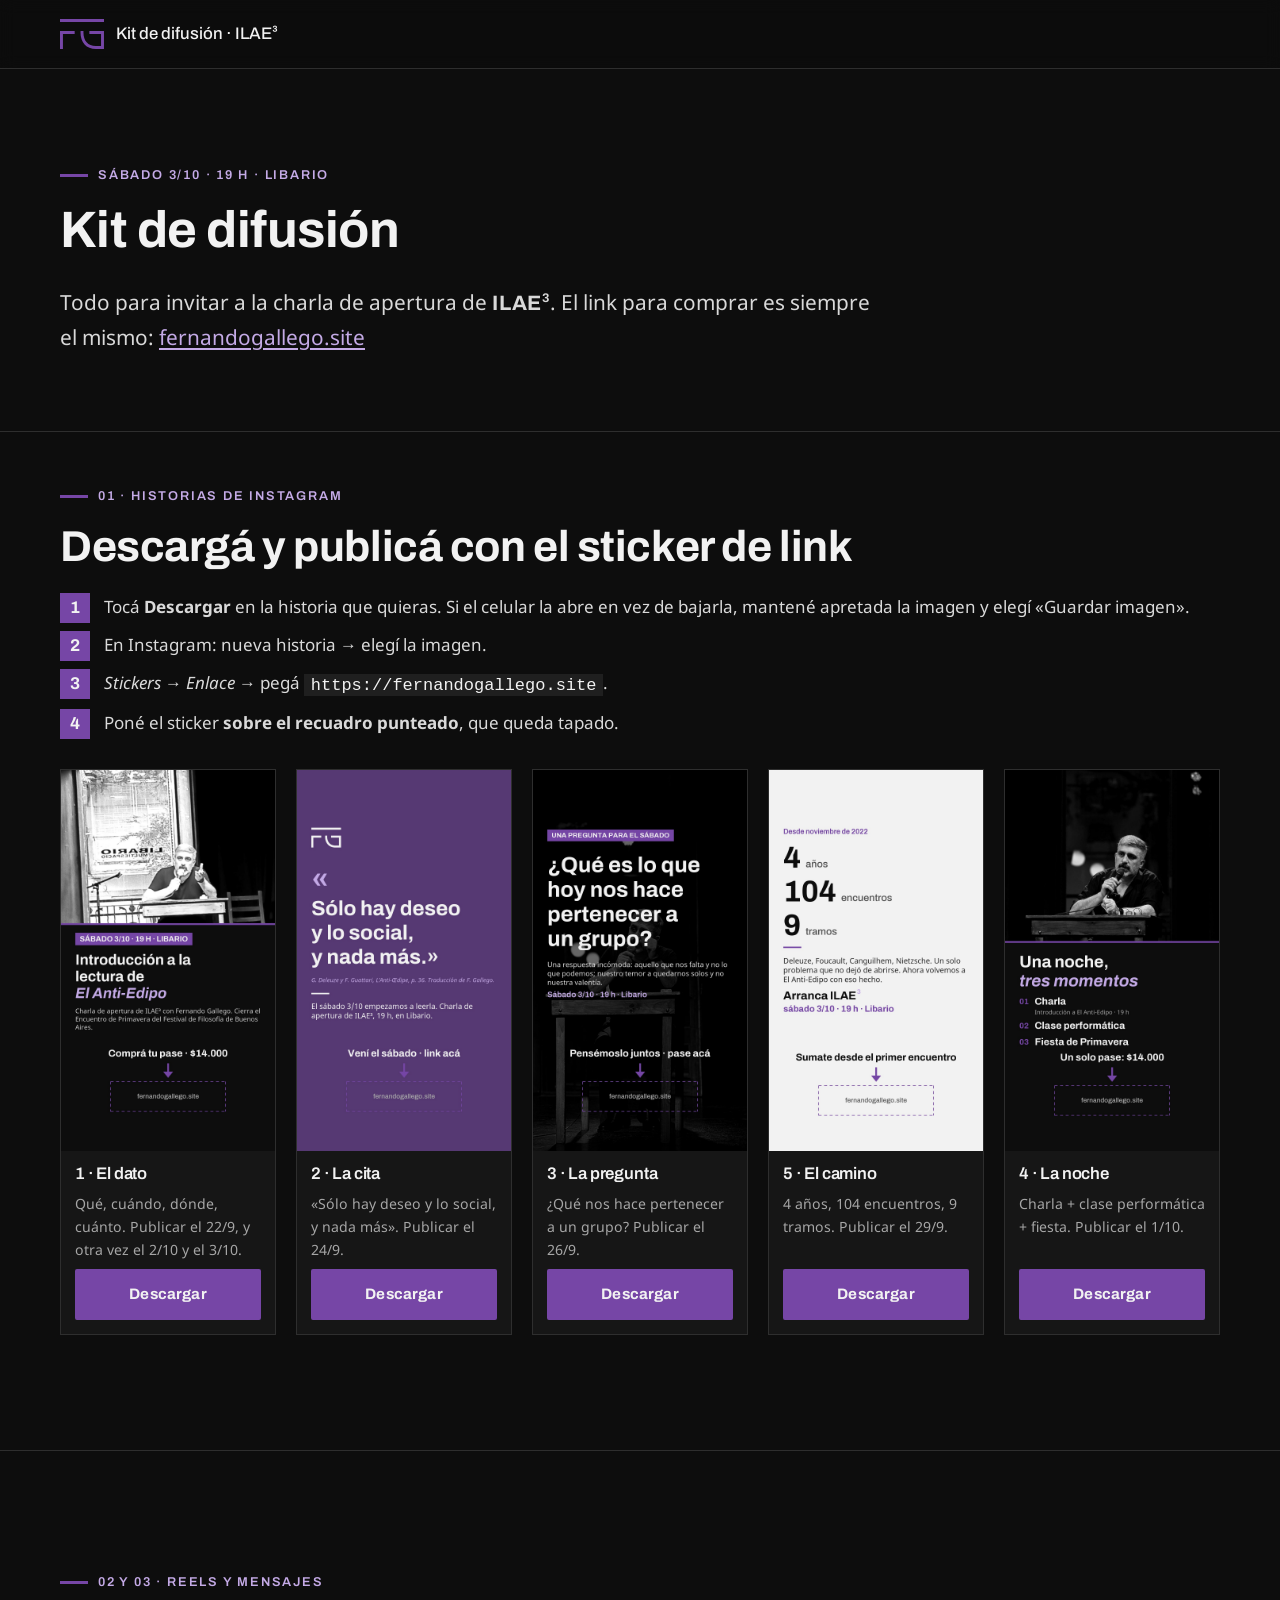
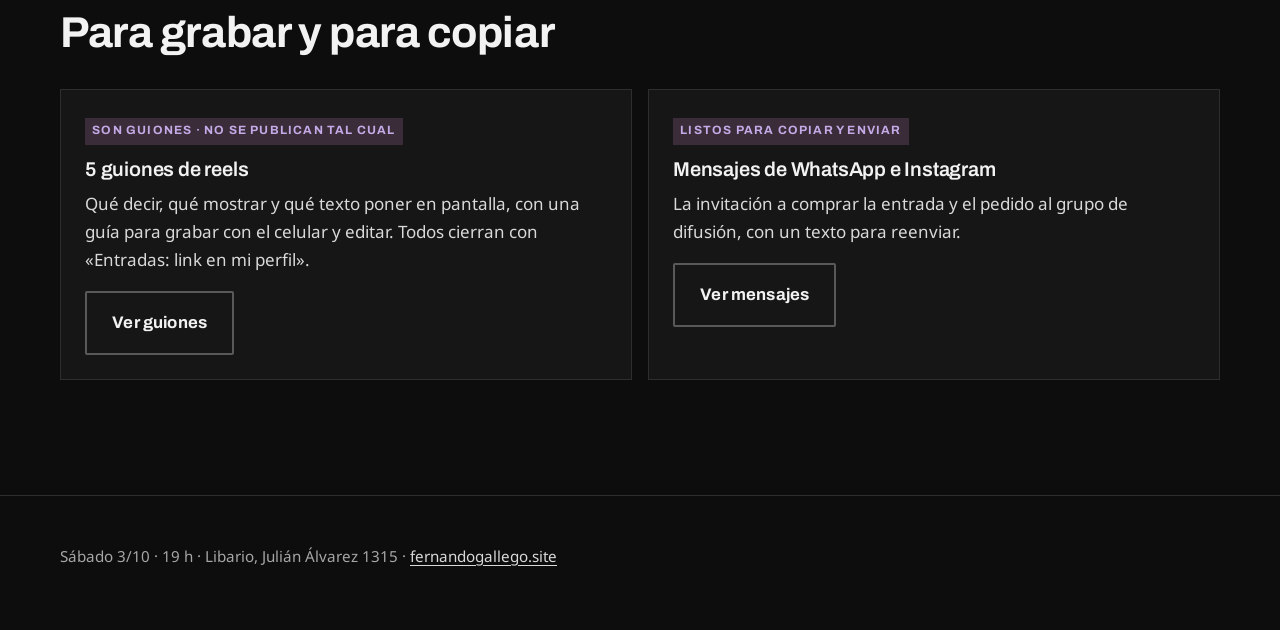
==== kit/index.html @ 33f52f51 "Kit de difusión: historias descargables, guiones de reels y mensajes Co-Authored-By: Claude Opus 5 <" ====
<!doctype html>
<html lang="es-AR">
<head>
  <meta charset="utf-8">
  <meta name="viewport" content="width=device-width, initial-scale=1">
  <title>Kit de difusión · ILAE³ · Sábado 3/10</title>
  <meta name="robots" content="noindex, nofollow">
  <meta name="theme-color" content="#0d0d0d">
  <link rel="icon" href="../assets/brand/iso-violetaclaro.svg" type="image/svg+xml">
  <link rel="preconnect" href="https://fonts.googleapis.com">
  <link rel="preconnect" href="https://fonts.gstatic.com" crossorigin>
  <link href="https://fonts.googleapis.com/css2?family=Archivo:ital,wght@0,500;0,600;0,700;1,700&family=Noto+Sans:wght@400;600&display=swap" rel="stylesheet">
  <link rel="stylesheet" href="../assets/css/style.css">
  <style>
    .kit-grid { display: grid; grid-template-columns: repeat(auto-fill, minmax(200px, 1fr)); gap: 20px; margin-top: 2rem; }
    .kit-item { background: var(--negro-2); border: 1px solid var(--borde); display: flex; flex-direction: column; }
    .kit-item img { aspect-ratio: 9 / 16; object-fit: cover; width: 100%; }
    .kit-item div { padding: 14px; display: flex; flex-direction: column; gap: 8px; flex: 1; }
    .kit-item h3 { font-size: 1.05rem; margin: 0; }
    .kit-item p { font-size: .88rem; margin: 0; color: var(--texto-suave); }
    .kit-item .boton { margin-top: auto; padding: .7em 1em; font-size: .95rem; }
    .pasos { counter-reset: paso; list-style: none; padding: 0; display: grid; gap: 10px; margin: 1.2rem 0 0; }
    .pasos li { counter-increment: paso; padding-left: 44px; position: relative; }
    .pasos li::before { content: counter(paso); position: absolute; left: 0; top: 0; width: 30px; height: 30px; background: var(--violeta); color: var(--blanco); font-family: var(--titulos); font-weight: 700; display: grid; place-items: center; }
    .tarjetas { display: grid; grid-template-columns: repeat(auto-fit, minmax(260px, 1fr)); gap: 16px; margin-top: 2rem; }
    .tarjeta { border: 1px solid var(--borde); padding: 24px; background: var(--negro-2); }
    .tarjeta .aviso { display: inline-block; background: #3a2c39; color: var(--lila); font-family: var(--titulos); font-weight: 700; font-size: .75rem; letter-spacing: .1em; padding: .3em .6em; margin-bottom: .8rem; }
    code { background: var(--negro-3); padding: .1em .4em; color: var(--blanco); }
  </style>
</head>
<body>
  <header class="cabecera">
    <div class="contenedor">
      <a class="marca" href="../"><img src="../assets/brand/iso-violetaclaro.svg" alt="" width="44" height="29"><span>Kit de difusión · ILAE³</span></a>
    </div>
  </header>

  <main>
    <section class="pagina-titulo">
      <div class="contenedor">
        <span class="antetitulo">Sábado 3/10 · 19 h · Libario</span>
        <h1 style="font-size:clamp(2rem,5vw,3.2rem)">Kit de difusión</h1>
        <p class="lead">Todo para invitar a la charla de apertura de <span class="sigla">ILAE<sup>3</sup></span>. El link para comprar es siempre el mismo: <a href="../">fernandogallego.site</a></p>
      </div>
    </section>

    <section class="seccion" id="historias" style="padding-top:48px">
      <div class="contenedor">
        <span class="antetitulo">01 · Historias de Instagram</span>
        <h2>Descargá y publicá con el sticker de link</h2>
        <ol class="pasos">
          <li>Tocá <strong>Descargar</strong> en la historia que quieras. Si el celular la abre en vez de bajarla, mantené apretada la imagen y elegí «Guardar imagen».</li>
          <li>En Instagram: nueva historia → elegí la imagen.</li>
          <li><em>Stickers</em> → <em>Enlace</em> → pegá <code>https://fernandogallego.site</code>.</li>
          <li>Poné el sticker <strong>sobre el recuadro punteado</strong>, que queda tapado.</li>
        </ol>
        <div class="kit-grid">
          <article class="kit-item">
            <img src="historias/historia-1-el-dato.jpg" alt="Historia 1: el dato" loading="lazy" width="1080" height="1920">
            <div><h3>1 · El dato</h3><p>Qué, cuándo, dónde, cuánto. Publicar el 22/9, y otra vez el 2/10 y el 3/10.</p>
            <a class="boton" href="historias/historia-1-el-dato.jpg" download>Descargar</a></div>
          </article>
          <article class="kit-item">
            <img src="historias/historia-2-la-cita.jpg" alt="Historia 2: la cita" loading="lazy" width="1080" height="1920">
            <div><h3>2 · La cita</h3><p>«Sólo hay deseo y lo social, y nada más». Publicar el 24/9.</p>
            <a class="boton" href="historias/historia-2-la-cita.jpg" download>Descargar</a></div>
          </article>
          <article class="kit-item">
            <img src="historias/historia-3-la-pregunta.jpg" alt="Historia 3: la pregunta" loading="lazy" width="1080" height="1920">
            <div><h3>3 · La pregunta</h3><p>¿Qué nos hace pertenecer a un grupo? Publicar el 26/9.</p>
            <a class="boton" href="historias/historia-3-la-pregunta.jpg" download>Descargar</a></div>
          </article>
          <article class="kit-item">
            <img src="historias/historia-5-el-camino.jpg" alt="Historia 5: el camino" loading="lazy" width="1080" height="1920">
            <div><h3>5 · El camino</h3><p>4 años, 104 encuentros, 9 tramos. Publicar el 29/9.</p>
            <a class="boton" href="historias/historia-5-el-camino.jpg" download>Descargar</a></div>
          </article>
          <article class="kit-item">
            <img src="historias/historia-4-la-noche.jpg" alt="Historia 4: la noche" loading="lazy" width="1080" height="1920">
            <div><h3>4 · La noche</h3><p>Charla + clase performática + fiesta. Publicar el 1/10.</p>
            <a class="boton" href="historias/historia-4-la-noche.jpg" download>Descargar</a></div>
          </article>
        </div>
      </div>
    </section>

    <section class="seccion">
      <div class="contenedor">
        <span class="antetitulo">02 y 03 · Reels y mensajes</span>
        <h2>Para grabar y para copiar</h2>
        <div class="tarjetas">
          <div class="tarjeta">
            <span class="aviso">SON GUIONES · NO SE PUBLICAN TAL CUAL</span>
            <h3>5 guiones de reels</h3>
            <p>Qué decir, qué mostrar y qué texto poner en pantalla, con una guía para grabar con el celular y editar. Todos cierran con «Entradas: link en mi perfil».</p>
            <a class="boton boton--secundario" href="https://github.com/emilianocobe/fernandogallego-site/blob/main/kit/guiones-reels.md">Ver guiones</a>
          </div>
          <div class="tarjeta">
            <span class="aviso">LISTOS PARA COPIAR Y ENVIAR</span>
            <h3>Mensajes de WhatsApp e Instagram</h3>
            <p>La invitación a comprar la entrada y el pedido al grupo de difusión, con un texto para reenviar.</p>
            <a class="boton boton--secundario" href="https://github.com/emilianocobe/fernandogallego-site/blob/main/kit/mensajes.md">Ver mensajes</a>
          </div>
        </div>
      </div>
    </section>
  </main>

  <footer class="pie" style="padding-bottom:48px">
    <div class="contenedor"><p>Sábado 3/10 · 19 h · Libario, Julián Álvarez 1315 · <a href="../">fernandogallego.site</a></p></div>
  </footer>
</body>
</html>
---- assets/css/style.css ----
/* Fernando Gallego — sitio
   Identidad: Brandbook 2022 (violetas #7646A6 / #663F8C / #563973, gris #595959,
   negro #0D0D0D, blanco #F2F2F2; Archivo para títulos, Noto Sans para texto). */

:root {
  --violeta: #7646a6;
  --violeta-medio: #663f8c;
  --violeta-oscuro: #563973;
  --lila: #c4aae6;
  --gris: #595959;
  --negro: #0d0d0d;
  --negro-2: #161616;
  --negro-3: #1f1f1f;
  --blanco: #f2f2f2;
  --texto: #d9d9d9;
  --texto-suave: #a6a6a6;
  --borde: #2e2e2e;
  --radio: 2px;
  --ancho: 1160px;
  --titulos: "Archivo", "Helvetica Neue", Arial, sans-serif;
  --cuerpo: "Noto Sans", "Helvetica Neue", Arial, sans-serif;
}

*, *::before, *::after { box-sizing: border-box; }
html { scroll-behavior: smooth; scroll-padding-top: 80px; }
body {
  margin: 0;
  background: var(--negro);
  color: var(--texto);
  font-family: var(--cuerpo);
  font-size: 1.0625rem;
  line-height: 1.65;
  -webkit-font-smoothing: antialiased;
}
img { max-width: 100%; height: auto; display: block; }
a { color: var(--lila); text-underline-offset: 3px; }
a:hover { color: var(--blanco); }
h1, h2, h3 { font-family: var(--titulos); color: var(--blanco); line-height: 1.12; margin: 0 0 .5em; letter-spacing: -.01em; }
h1 { font-size: clamp(2.3rem, 5.6vw, 4.4rem); font-weight: 700; }
h2 { font-size: clamp(1.8rem, 3.6vw, 2.7rem); font-weight: 700; }
h3 { font-size: 1.25rem; font-weight: 600; }
p { margin: 0 0 1em; }
em.obra, cite { font-style: italic; }
:focus-visible { outline: 2px solid var(--lila); outline-offset: 3px; }

.contenedor { width: min(100% - 32px, var(--ancho)); margin-inline: auto; }
.seccion { padding: clamp(64px, 9vw, 120px) 0; border-top: 1px solid var(--borde); }
.seccion--clara { background: var(--blanco); color: #333; }
.seccion--clara h2, .seccion--clara h3 { color: var(--negro); }
.seccion--clara a { color: var(--violeta); }
.seccion--violeta { background: var(--violeta-oscuro); border-top: 0; }
.antetitulo {
  display: inline-block;
  font-family: var(--titulos);
  font-size: .8rem;
  font-weight: 600;
  letter-spacing: .14em;
  text-transform: uppercase;
  color: var(--lila);
  margin-bottom: 1rem;
}
.antetitulo::before { content: ""; display: inline-block; width: 28px; height: 3px; background: var(--violeta); vertical-align: middle; margin-right: 10px; }
.seccion--clara .antetitulo { color: var(--violeta); }
.lead { font-size: clamp(1.1rem, 1.8vw, 1.3rem); color: var(--texto); max-width: 40em; }

/* Botones */
.boton {
  display: inline-flex; align-items: center; justify-content: center; gap: .6em;
  font-family: var(--titulos); font-weight: 700; font-size: 1.05rem; letter-spacing: .01em;
  text-decoration: none; color: var(--blanco); background: var(--violeta);
  padding: .95em 1.5em; border-radius: var(--radio); border: 2px solid var(--violeta);
  transition: background .15s, border-color .15s, transform .15s;
}
.boton:hover { background: var(--violeta-medio); border-color: var(--violeta-medio); color: var(--blanco); transform: translateY(-1px); }
.boton--secundario { background: transparent; border-color: var(--gris); }
.boton--secundario:hover { background: var(--negro-3); border-color: var(--texto-suave); }
.boton small { font-weight: 500; opacity: .85; }
.acciones { display: flex; flex-wrap: wrap; gap: 12px; margin-top: 1.75rem; }

/* Cabecera */
.cabecera {
  position: sticky; top: 0; z-index: 50;
  background: rgba(13, 13, 13, .92); backdrop-filter: blur(8px);
  border-bottom: 1px solid var(--borde);
}
.cabecera .contenedor { display: flex; align-items: center; justify-content: space-between; height: 68px; gap: 16px; }
.marca { display: flex; align-items: center; gap: 12px; text-decoration: none; color: var(--blanco); font-family: var(--titulos); font-weight: 500; font-size: 1.05rem; }
.marca img { width: 44px; height: auto; }
.nav { display: flex; align-items: center; gap: 26px; }
.nav a { color: var(--texto); text-decoration: none; font-size: .95rem; }
.nav a:hover { color: var(--blanco); }
.nav .boton { padding: .6em 1.1em; font-size: .95rem; }
.nav-toggle { display: none; background: none; border: 1px solid var(--gris); color: var(--blanco); padding: 8px 12px; border-radius: var(--radio); font: inherit; cursor: pointer; }

@media (max-width: 860px) {
  .nav-toggle { display: inline-block; }
  .nav { position: absolute; top: 68px; left: 0; right: 0; flex-direction: column; align-items: stretch; gap: 0; background: var(--negro); border-bottom: 1px solid var(--borde); display: none; padding: 8px 16px 20px; }
  .nav.abierta { display: flex; }
  .nav a { padding: 14px 0; border-bottom: 1px solid var(--borde); }
  .nav .boton { margin-top: 14px; border-bottom: 0; }
}

/* Hero */
.hero { position: relative; overflow: hidden; padding: clamp(40px, 7vw, 96px) 0 clamp(56px, 8vw, 110px); }
.hero .contenedor { display: grid; grid-template-columns: 1.15fr .85fr; gap: clamp(32px, 5vw, 72px); align-items: center; }
.hero h1 em { color: var(--lila); white-space: nowrap; }
.hero__foto { position: relative; }
.hero__foto::before { content: ""; position: absolute; inset: 28px -18px -18px 28px; background: var(--violeta); z-index: 0; }
.hero__foto picture, .hero__foto img { position: relative; z-index: 1; }
.hero__foto img { aspect-ratio: 4 / 5; object-fit: cover; width: 100%; }
.etiqueta-fecha {
  display: inline-block; background: var(--violeta); color: var(--blanco);
  font-family: var(--titulos); font-weight: 700; letter-spacing: .06em; text-transform: uppercase;
  padding: .45em .8em; font-size: .9rem; margin-bottom: 1.4rem;
}
.datos { list-style: none; padding: 0; margin: 1.5rem 0 0; display: grid; gap: 6px; }
.datos li { display: flex; gap: 10px; }
.datos strong { color: var(--blanco); font-weight: 600; min-width: 5.5em; }
.cuenta { display: flex; gap: 10px; margin-top: 1.75rem; flex-wrap: wrap; }
.cuenta div { background: var(--negro-3); border: 1px solid var(--borde); padding: 10px 14px; min-width: 76px; text-align: center; }
.cuenta b { display: block; font-family: var(--titulos); font-size: 1.7rem; color: var(--blanco); line-height: 1.1; font-variant-numeric: tabular-nums; }
.cuenta span { font-size: .75rem; letter-spacing: .1em; text-transform: uppercase; color: var(--texto-suave); }
.nota { font-size: .9rem; color: var(--texto-suave); margin-top: .9rem; }

@media (max-width: 860px) {
  .hero .contenedor { grid-template-columns: 1fr; }
  .hero__foto { max-width: 420px; }
  .hero .lead { font-size: 1.05rem; }
  .hero__foto::before { inset: 16px -10px -10px 16px; }
}

/* Pases */
.pases { display: grid; grid-template-columns: repeat(auto-fit, minmax(240px, 1fr)); gap: 16px; margin-top: 2.5rem; }
.pase { background: var(--negro-2); border: 1px solid var(--borde); padding: 26px; display: flex; flex-direction: column; }
.pase h3 { margin-bottom: .3em; }
.pase .precio { font-family: var(--titulos); font-size: 2rem; font-weight: 700; color: var(--blanco); margin: .2em 0 .6em; }
.pase ul { padding-left: 1.1em; margin: 0 0 1.2em; color: var(--texto); }
.pase .boton { margin-top: auto; }
.pase--destacado { border: 2px solid var(--violeta); background: linear-gradient(180deg, rgba(118,70,166,.18), var(--negro-2) 60%); }
.pase--destacado .sello { align-self: flex-start; background: var(--violeta); color: var(--blanco); font-family: var(--titulos); font-weight: 700; font-size: .75rem; letter-spacing: .12em; text-transform: uppercase; padding: .35em .7em; margin-bottom: 1rem; }

/* Programa del sábado */
.programa { display: grid; grid-template-columns: repeat(3, 1fr); gap: 0; margin-top: 2.5rem; border: 1px solid var(--borde); }
.programa > div { padding: 28px; border-right: 1px solid var(--borde); }
.programa > div:last-child { border-right: 0; }
.programa .num { font-family: var(--titulos); color: var(--violeta); font-weight: 700; font-size: .9rem; letter-spacing: .12em; }
@media (max-width: 760px) {
  .programa { grid-template-columns: 1fr; }
  .programa > div { border-right: 0; border-bottom: 1px solid var(--borde); }
  .programa > div:last-child { border-bottom: 0; }
}

/* Dos columnas de texto */
.dos-col { display: grid; grid-template-columns: .9fr 1.1fr; gap: clamp(32px, 6vw, 88px); align-items: start; }
@media (max-width: 860px) { .dos-col { grid-template-columns: 1fr; } }
.prosa p { max-width: 38em; }

/* Cita */
.cita { margin: 0; padding: 0; }
.cita blockquote { margin: 0; font-family: var(--titulos); font-size: clamp(1.7rem, 3.8vw, 3rem); font-weight: 600; line-height: 1.2; color: var(--blanco); }
.cita blockquote::before { content: "«"; color: var(--lila); }
.cita blockquote::after { content: "»"; color: var(--lila); }
.cita figcaption { margin-top: 1.4rem; color: var(--lila); font-size: .95rem; }
.cita .original { display: block; color: rgba(242,242,242,.6); font-style: italic; margin-top: .4rem; }

/* Conceptos del ciclo */
.conceptos { display: flex; flex-wrap: wrap; gap: 8px; margin: 1.5rem 0 0; padding: 0; list-style: none; }
.conceptos li { border: 1px solid var(--gris); padding: .4em .9em; font-family: var(--titulos); font-size: .95rem; color: var(--blanco); }
.conceptos li.fin { border-color: var(--violeta); background: rgba(118,70,166,.2); }

/* Tabla de trayectoria */
.tabla { width: 100%; border-collapse: collapse; margin-top: 2rem; font-size: .98rem; }
.tabla th, .tabla td { text-align: left; padding: 14px 12px; border-bottom: 1px solid #d0d0d0; vertical-align: top; }
.tabla th { font-family: var(--titulos); font-size: .78rem; letter-spacing: .12em; text-transform: uppercase; color: var(--gris); font-weight: 600; }
.tabla td:last-child, .tabla th:last-child { text-align: right; white-space: nowrap; }
.tabla td:nth-child(2) { white-space: nowrap; color: var(--gris); }
.tabla tfoot td { font-weight: 700; color: var(--negro); border-bottom: 0; }
@media (max-width: 640px) {
  .tabla thead { display: none; }
  .tabla tr { display: grid; grid-template-columns: 1fr auto; padding: 12px 0; border-bottom: 1px solid #d0d0d0; }
  .tabla td { border: 0; padding: 2px 0; }
  .tabla td:first-child { grid-column: 1 / -1; }
  .tabla td:nth-child(2) { font-size: .9rem; }
}
.cifras { display: grid; grid-template-columns: repeat(3, 1fr); gap: 16px; margin-top: 2rem; }
.cifras div { border-top: 3px solid var(--violeta); padding-top: 12px; }
.cifras b { display: block; font-family: var(--titulos); font-size: clamp(2rem, 4vw, 3rem); color: var(--negro); line-height: 1; }
.cifras span { font-size: .92rem; color: var(--gris); }

/* Perfil */
.perfil { display: grid; grid-template-columns: .75fr 1.25fr; gap: clamp(32px, 6vw, 80px); align-items: start; }
.perfil img { width: 100%; aspect-ratio: 4 / 5; object-fit: cover; object-position: center 20%; }
@media (max-width: 860px) { .perfil { grid-template-columns: 1fr; } .perfil img { max-width: 380px; } }
.credenciales { list-style: none; padding: 0; margin: 1.5rem 0; display: grid; gap: 10px; }
.credenciales li { padding-left: 22px; position: relative; }
.credenciales li::before { content: ""; position: absolute; left: 0; top: .72em; width: 12px; height: 3px; background: var(--violeta); }

/* Preguntas */
.preguntas { margin-top: 2rem; border-top: 1px solid var(--borde); }
.preguntas details { border-bottom: 1px solid var(--borde); }
.preguntas summary { cursor: pointer; list-style: none; padding: 20px 40px 20px 0; position: relative; font-family: var(--titulos); font-weight: 600; font-size: 1.1rem; color: var(--blanco); }
.preguntas summary::-webkit-details-marker { display: none; }
.preguntas summary::after { content: "+"; position: absolute; right: 4px; top: 14px; font-size: 1.6rem; color: var(--lila); font-weight: 400; }
.preguntas details[open] summary::after { content: "−"; }
.preguntas details > div { padding: 0 0 20px; max-width: 46em; }

/* Lugar */
.lugar { display: grid; grid-template-columns: 1fr 1fr; gap: clamp(24px, 5vw, 64px); align-items: center; }
.lugar iframe { width: 100%; aspect-ratio: 4 / 3; border: 0; filter: grayscale(1) invert(.9) contrast(.9); }
@media (max-width: 860px) { .lugar { grid-template-columns: 1fr; } }

/* Galería */
.galeria { display: grid; grid-template-columns: repeat(4, 1fr); gap: 8px; margin-top: 2rem; }
.galeria img { aspect-ratio: 3 / 4; object-fit: cover; width: 100%; }
@media (max-width: 700px) { .galeria { grid-template-columns: repeat(2, 1fr); } }

/* Cierre CTA */
.cierre { text-align: center; }
.cierre h2 { max-width: 18em; margin-inline: auto; }
.cierre .acciones { justify-content: center; }

/* Pie */
.pie { border-top: 1px solid var(--borde); padding: 48px 0 110px; font-size: .95rem; color: var(--texto-suave); }
.pie .contenedor { display: flex; flex-wrap: wrap; gap: 24px 48px; justify-content: space-between; align-items: flex-start; }
.pie ul { list-style: none; padding: 0; margin: 0; display: flex; flex-wrap: wrap; gap: 8px 20px; }
.pie a { color: var(--texto); }
.pie img { width: 160px; margin-bottom: 12px; }

/* Barra fija de compra (móvil) */
.barra-compra {
  position: fixed; left: 0; right: 0; bottom: 0; z-index: 60;
  display: none; align-items: center; justify-content: space-between; gap: 12px;
  padding: 10px 16px calc(10px + env(safe-area-inset-bottom));
  background: rgba(13, 13, 13, .96); border-top: 1px solid var(--violeta);
}
.barra-compra p { margin: 0; font-size: .85rem; line-height: 1.3; }
.barra-compra b { color: var(--blanco); font-family: var(--titulos); }
.barra-compra .boton { padding: .7em 1.1em; font-size: .95rem; white-space: nowrap; }
@media (max-width: 860px) { .barra-compra.visible { display: flex; } }

/* Página interna */
.pagina-titulo { padding: clamp(48px, 7vw, 96px) 0 clamp(32px, 5vw, 56px); }
.oculto { position: absolute; width: 1px; height: 1px; overflow: hidden; clip: rect(0 0 0 0); white-space: nowrap; }

@media (prefers-reduced-motion: reduce) {
  html { scroll-behavior: auto; }
  .boton { transition: none; }
}

/* Selector de cantidad del pase */
.cantidad { display: flex; align-items: center; justify-content: space-between; gap: 12px; margin: 0 0 14px; font-family: var(--titulos); font-weight: 600; color: var(--blanco); }
.cantidad select { background: var(--negro); color: var(--blanco); border: 1px solid var(--gris); padding: 8px 12px; font: inherit; border-radius: var(--radio); }
.pases { max-width: 460px; }

/* Sigla del ciclo: ILAE³ */
.sigla { font-family: var(--titulos); font-weight: 700; letter-spacing: .04em; }
.sigla sup { font-size: .6em; line-height: 0; vertical-align: super; }
.hero .sigla { display: inline-block; color: var(--blanco); border: 1px solid var(--violeta); padding: .2em .6em; margin-bottom: 1rem; font-size: 1.05rem; }
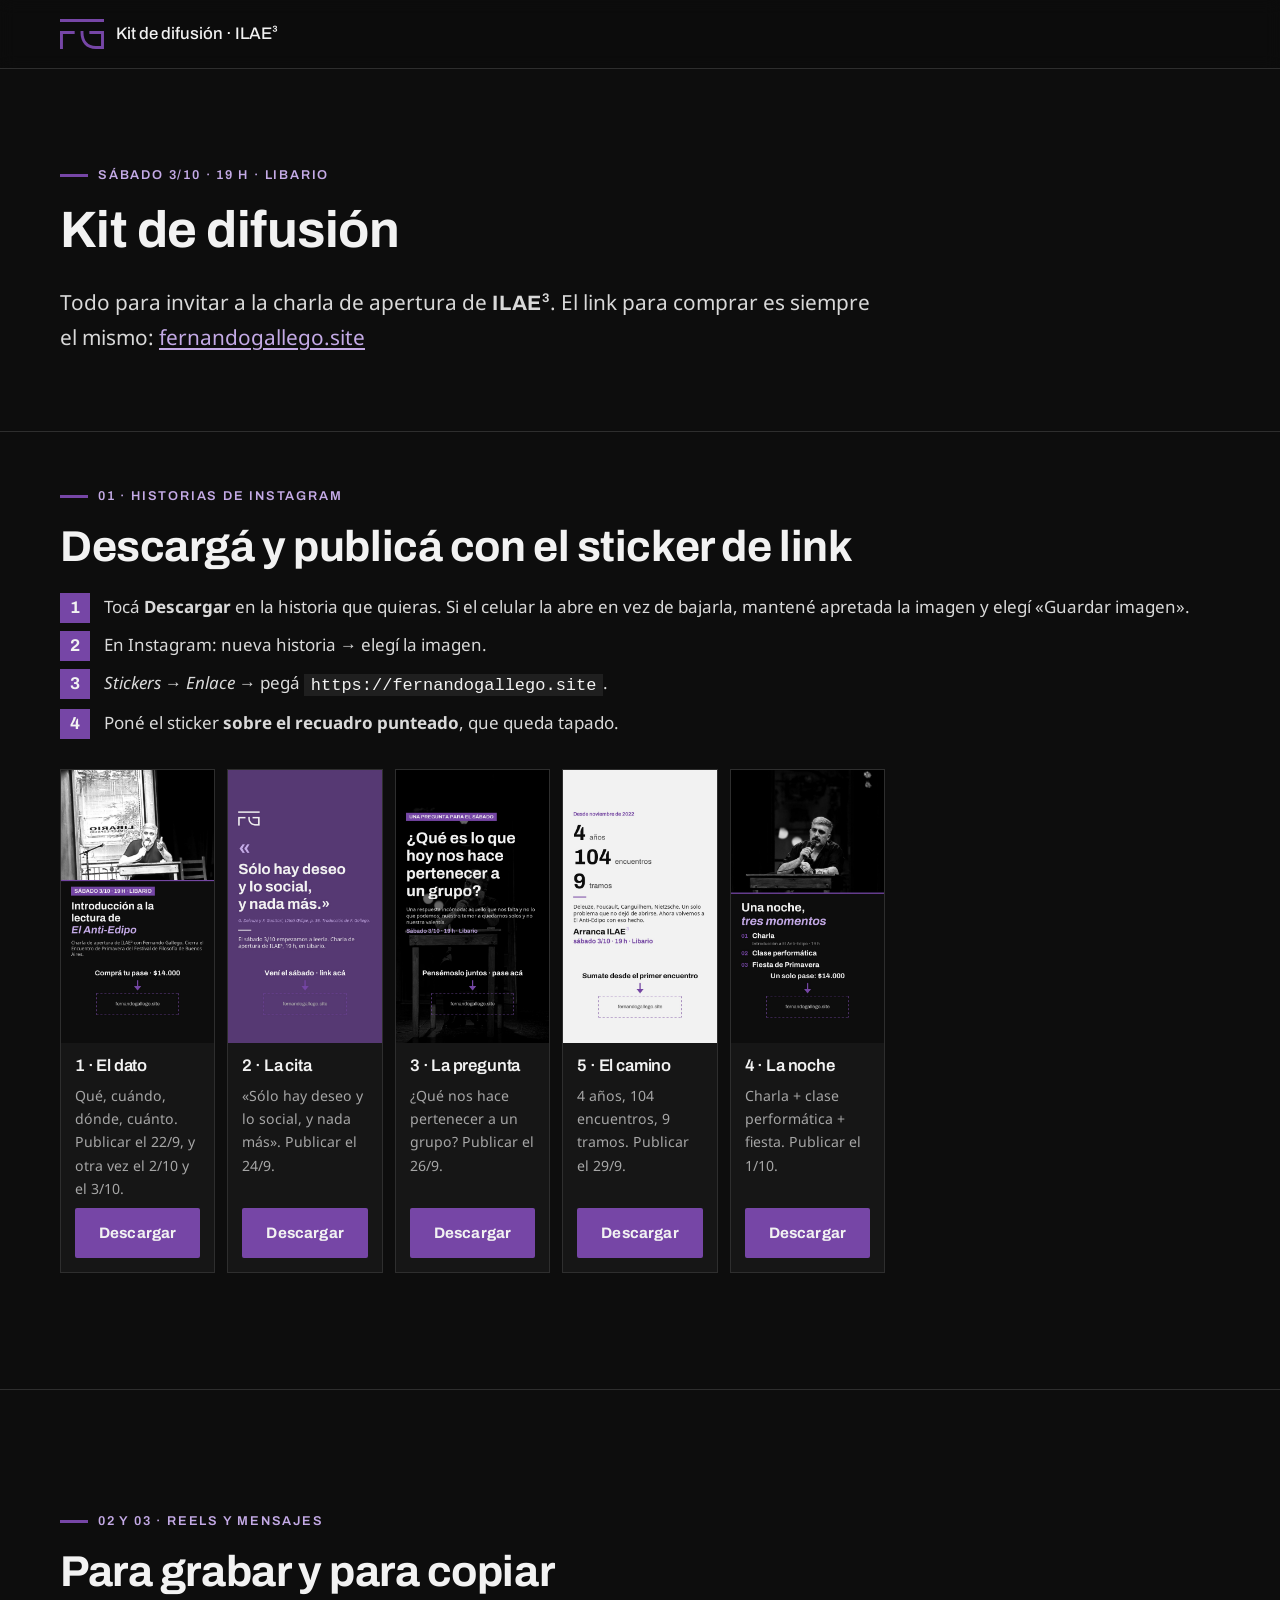
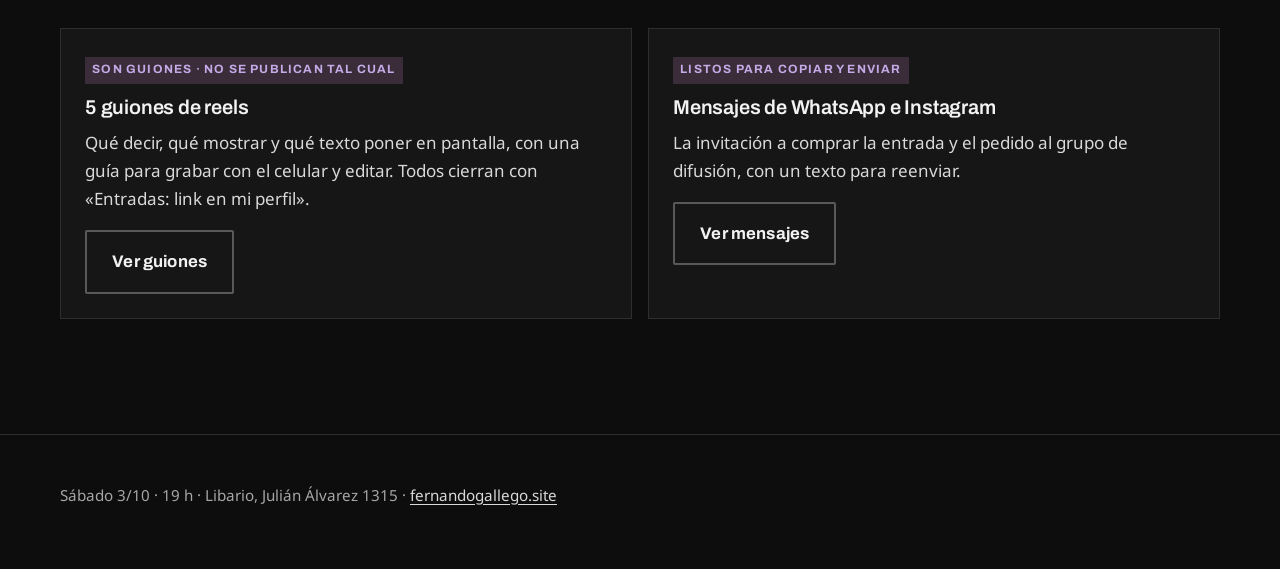
==== commit f0878d1f: "Kit: historias en dos columnas en el celular Co-Authored-By: Claude Opus 5 <noreply@anthropic.com>" ====
--- a/kit/index.html
+++ b/kit/index.html
@@ -12,7 +12,7 @@
   <link href="https://fonts.googleapis.com/css2?family=Archivo:ital,wght@0,500;0,600;0,700;1,700&family=Noto+Sans:wght@400;600&display=swap" rel="stylesheet">
   <link rel="stylesheet" href="../assets/css/style.css">
   <style>
-    .kit-grid { display: grid; grid-template-columns: repeat(auto-fill, minmax(200px, 1fr)); gap: 20px; margin-top: 2rem; }
+    .kit-grid { display: grid; grid-template-columns: repeat(auto-fill, minmax(150px, 1fr)); gap: 12px; margin-top: 2rem; }
     .kit-item { background: var(--negro-2); border: 1px solid var(--borde); display: flex; flex-direction: column; }
     .kit-item img { aspect-ratio: 9 / 16; object-fit: cover; width: 100%; }
     .kit-item div { padding: 14px; display: flex; flex-direction: column; gap: 8px; flex: 1; }
